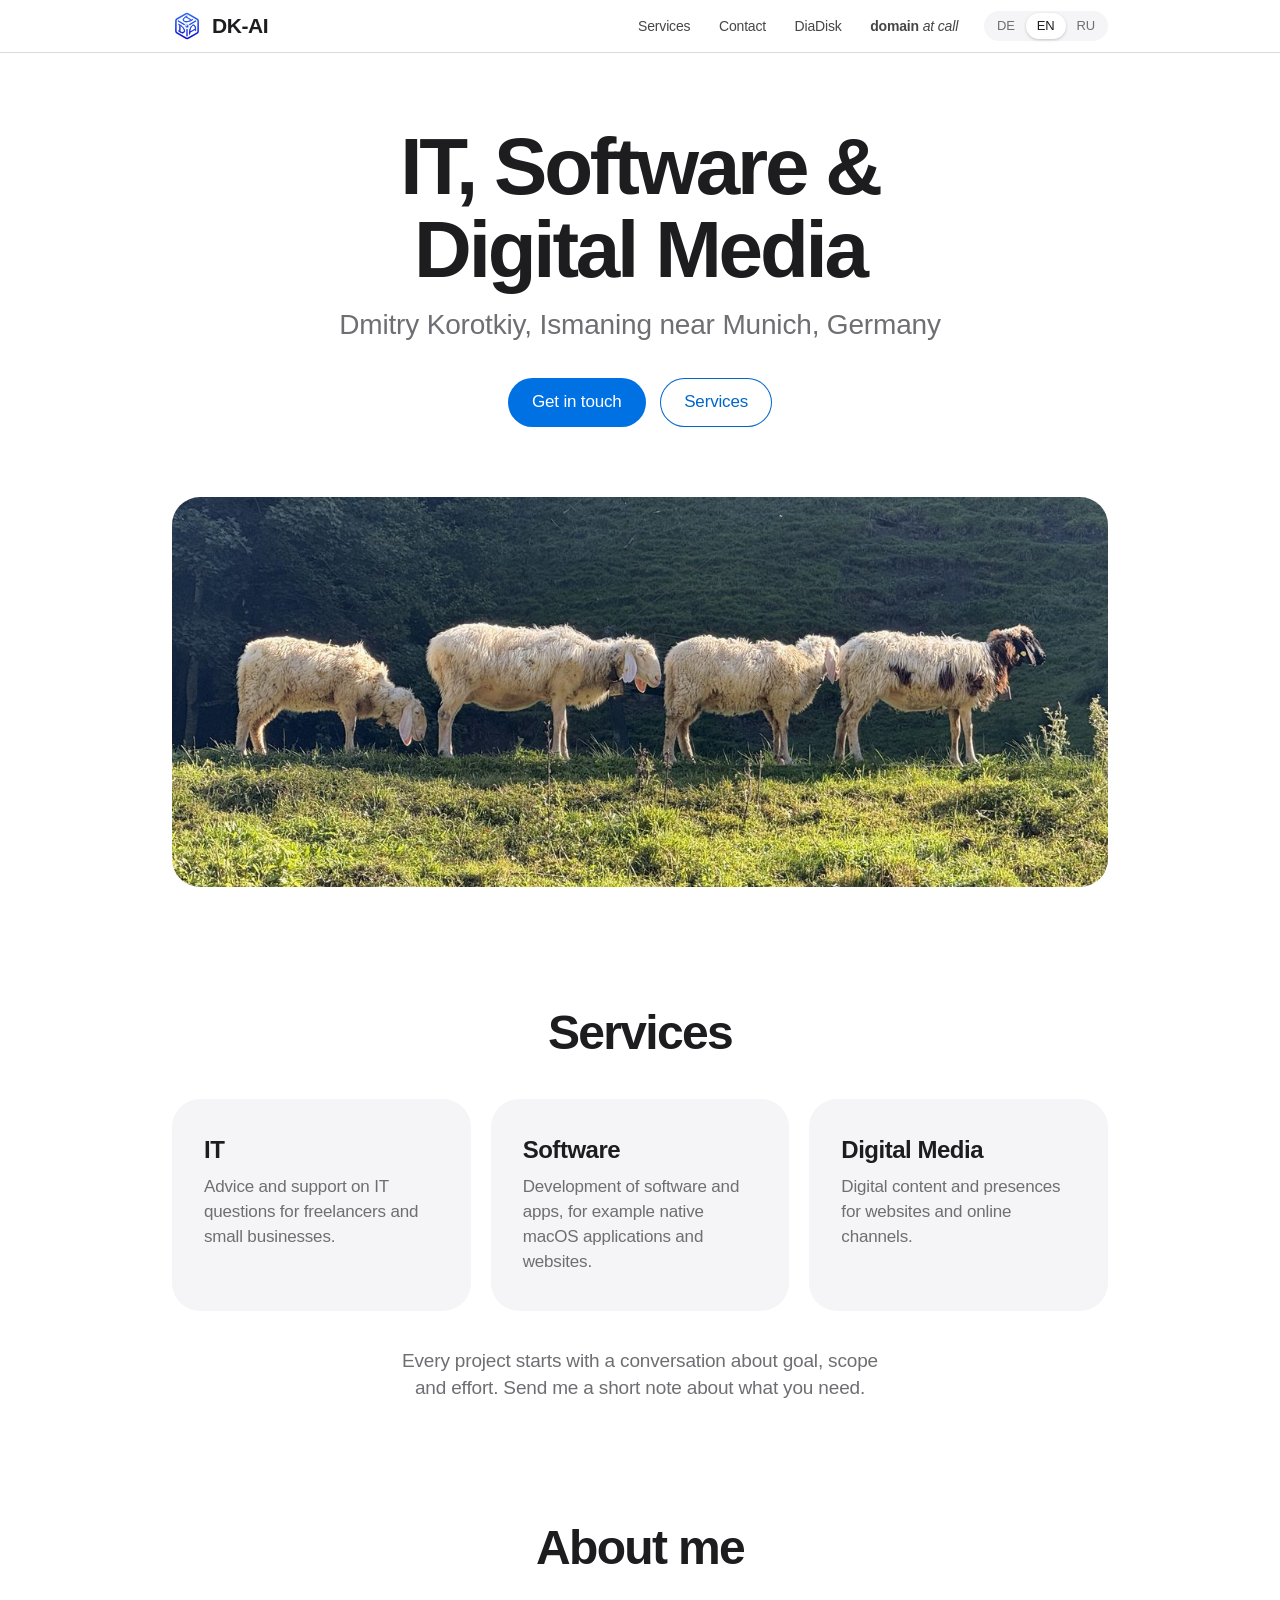
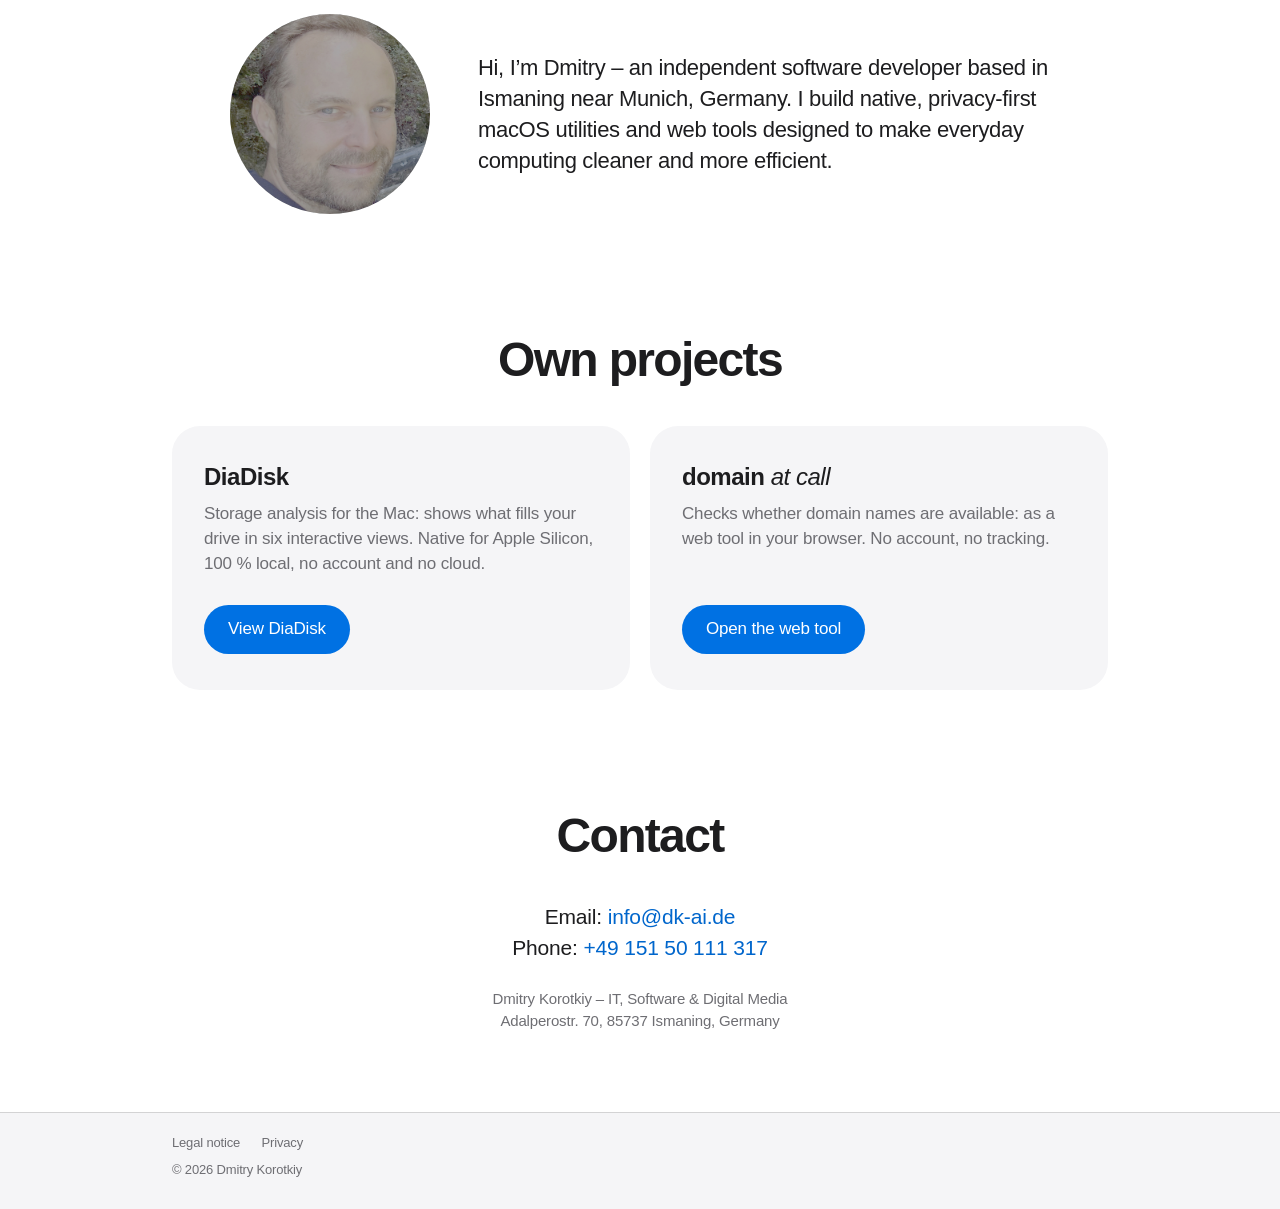
==== index.html @ 4c4c67b1 "dsf" ====
<!doctype html>
<html lang="de" data-lang="de">
<head>
<meta charset="utf-8">
<meta name="viewport" content="width=device-width,initial-scale=1">
<meta http-equiv="Content-Security-Policy" content="default-src 'none'; img-src 'self'; style-src 'self' 'unsafe-inline'; script-src 'self'; manifest-src 'self'; base-uri 'none'; form-action 'none'">
<title>Dmitry Korotkiy – IT, Software & Digital Media</title>
<meta name="description" content="IT, Software und Digital Media – Dmitry Korotkiy, Ismaning bei München.">
<link rel="icon" href="/favicon.ico" sizes="48x48">
<link rel="icon" type="image/png" sizes="32x32" href="favicon-32x32.png?v=4">
<link rel="icon" type="image/png" sizes="16x16" href="favicon-16x16.png?v=4">
<link rel="icon" href="favicon-adaptiv.svg?v=4" type="image/svg+xml" sizes="any">
<link rel="apple-touch-icon" href="apple-touch-icon.png?v=4">
<link rel="manifest" href="site.webmanifest?v=4">
<meta name="color-scheme" content="light dark">
<meta name="theme-color" content="#1637E8">
<link rel="stylesheet" href="style.css">
<noscript><style>@media (max-width:700px){.burger{display:none!important}.menu{display:block!important}}</style></noscript>
</head>
<body class="home" data-title-de="Dmitry Korotkiy – IT, Software & Digital Media" data-title-en="Dmitry Korotkiy – IT, Software & Digital Media" data-title-ru="Dmitry Korotkiy – IT, Software & Digital Media">
<a class="skip" href="#main"><span class="de" lang="de">Zum Inhalt springen</span><span class="en" lang="en">Skip to content</span><span class="ru" lang="ru">Перейти к содержимому</span></a>
<header><div class="wrap">
<a class="brand" data-i="index.html" href="index.html"><picture><source media="(prefers-color-scheme: dark)" srcset="logo-dark.svg?v=4"><img src="logo-light.svg?v=4" alt="" width="34" height="34"></picture>DK-AI</a>
<button class="burger" type="button" aria-expanded="false" aria-controls="menu"><span class="sr de" lang="de">Menü</span><span class="sr en" lang="en">Menu</span><span class="sr ru" lang="ru">Меню</span><i></i><i></i><i></i></button>
<div class="menu" id="menu">
<nav><a data-i="index.html#leistungen" href="index.html#leistungen"><span class="de" lang="de">Leistungen</span><span class="en" lang="en">Services</span><span class="ru" lang="ru">Услуги</span></a>
<a data-i="index.html#kontakt" href="index.html#kontakt"><span class="de" lang="de">Kontakt</span><span class="en" lang="en">Contact</span><span class="ru" lang="ru">Контакты</span></a>
<a href="https://diadisk.de/" target="_blank" rel="noopener">DiaDisk<span class="sr de" lang="de"> (öffnet in neuem Tab)</span><span class="sr en" lang="en"> (opens in a new tab)</span><span class="sr ru" lang="ru"> (откроется в новой вкладке)</span></a>
<a href="https://domainatcall.com/" target="_blank" rel="noopener"><span class="dac"><b>domain</b> <i>at call</i></span><span class="sr de" lang="de"> (öffnet in neuem Tab)</span><span class="sr en" lang="en"> (opens in a new tab)</span><span class="sr ru" lang="ru"> (откроется в новой вкладке)</span></a></nav>
<div class="lang" role="group" aria-label="Language / Sprache / Язык"><a href="?lang=de" data-l="de" hreflang="de">DE</a><a href="?lang=en" data-l="en" hreflang="en">EN</a><a href="?lang=ru" data-l="ru" hreflang="ru">RU</a></div>
</div>
</div></header>
<main id="main" tabindex="-1"><div class="wrap">
<div class="de" lang="de"><div class="hero">
<h1>IT, Software &amp;<br class="mbr"> Digital Media</h1>
<p class="lead">Dmitry Korotkiy, Ismaning bei München</p>
<p><a class="btn" data-i="index.html#kontakt" href="index.html#kontakt">Kontakt aufnehmen</a>
<a class="btn alt" data-i="index.html#leistungen" href="index.html#leistungen">Leistungen</a></p>
<img class="banner" src="banner.jpg" alt="" loading="lazy" decoding="async" width="1200" height="500">
</div>

<h2 id="leistungen-de">Leistungen</h2>
<div class="grid">
<div class="card"><h3>IT</h3><p>Beratung und Unterstützung bei IT-Fragen für Selbstständige und kleine Unternehmen.</p></div>
<div class="card"><h3>Software</h3><p>Entwicklung von Software und Apps, zum Beispiel native macOS-Anwendungen und Webseiten.</p></div>
<div class="card"><h3>Digital Media</h3><p>Digitale Inhalte und Auftritte für Webseiten und Online-Kanäle.</p></div>
</div>
<p>Jedes Projekt beginnt mit einem Gespräch über Ziel, Umfang und Aufwand. Schreib mir kurz, worum es geht.</p>

<h2 id="ueber-de">Über mich</h2>
<div class="about"><img class="photo" src="foto.jpg" alt="Porträt von Dmitry Korotkiy" width="160" height="160"><p>Hi, ich bin Dmitry – selbstständiger Softwareentwickler aus Ismaning bei München. Ich entwickle native, datenschutzfreundliche macOS-Tools und Web-Tools, die den Computeralltag aufgeräumter und effizienter machen.</p></div>
<h2 id="projekte-de">Eigene Projekte</h2>
<div class="grid projects">
<div class="card">
<h3>DiaDisk</h3>
<p>Speicheranalyse für den Mac: zeigt in sechs interaktiven Ansichten, was die Festplatte füllt. Nativ für Apple Silicon, 100&nbsp;% lokal, ohne Konto und ohne Cloud.</p>
<a class="btn" href="https://diadisk.de/" target="_blank" rel="noopener">DiaDisk ansehen<span class="sr"> (öffnet in neuem Tab)</span></a>
</div>
<div class="card">
<h3><span class="dac"><b>domain</b> <i>at call</i></span></h3>
<p>Prüft, ob Domainnamen frei sind: als Web-Tool im Browser. Ohne Konto, ohne Tracking.</p>
<a class="btn" href="https://domainatcall.com/?lang=de" target="_blank" rel="noopener">Web-Tool öffnen<span class="sr"> (öffnet in neuem Tab)</span></a>
</div>
</div>

<h2 id="kontakt-de">Kontakt</h2>
<p>E-Mail: <a href="mailto:info@dk-ai.de">info@dk-ai.de</a><br>
Telefon: <a href="tel:+4915150111317">+49 151 50 111 317</a></p>
<p>Dmitry Korotkiy – IT, Software &amp; Digital Media<br>Adalperostr. 70, 85737 Ismaning</p></div>
<div class="en" lang="en"><div class="hero">
<h1>IT, Software &amp;<br class="mbr"> Digital Media</h1>
<p class="lead">Dmitry Korotkiy, Ismaning near Munich, Germany</p>
<p><a class="btn" data-i="index.html#kontakt" href="index.html#kontakt">Get in touch</a>
<a class="btn alt" data-i="index.html#leistungen" href="index.html#leistungen">Services</a></p>
<img class="banner" src="banner.jpg" alt="" loading="lazy" decoding="async" width="1200" height="500">
</div>

<h2 id="leistungen-en">Services</h2>
<div class="grid">
<div class="card"><h3>IT</h3><p>Advice and support on IT questions for freelancers and small businesses.</p></div>
<div class="card"><h3>Software</h3><p>Development of software and apps, for example native macOS applications and websites.</p></div>
<div class="card"><h3>Digital Media</h3><p>Digital content and presences for websites and online channels.</p></div>
</div>
<p>Every project starts with a conversation about goal, scope and effort. Send me a short note about what you need.</p>

<h2 id="ueber-en">About me</h2>
<div class="about"><img class="photo" src="foto.jpg" alt="Portrait of Dmitry Korotkiy" width="160" height="160"><p>Hi, I’m Dmitry – an independent software developer based in Ismaning near Munich, Germany. I build native, privacy-first macOS utilities and web tools designed to make everyday computing cleaner and more efficient.</p></div>
<h2 id="projekte-en">Own projects</h2>
<div class="grid projects">
<div class="card">
<h3>DiaDisk</h3>
<p>Storage analysis for the Mac: shows what fills your drive in six interactive views. Native for Apple Silicon, 100&nbsp;% local, no account and no cloud.</p>
<a class="btn" href="https://diadisk.de/" target="_blank" rel="noopener">View DiaDisk<span class="sr"> (opens in a new tab)</span></a>
</div>
<div class="card">
<h3><span class="dac"><b>domain</b> <i>at call</i></span></h3>
<p>Checks whether domain names are available: as a web tool in your browser. No account, no tracking.</p>
<a class="btn" href="https://domainatcall.com/?lang=en" target="_blank" rel="noopener">Open the web tool<span class="sr"> (opens in a new tab)</span></a>
</div>
</div>

<h2 id="kontakt-en">Contact</h2>
<p>Email: <a href="mailto:info@dk-ai.de">info@dk-ai.de</a><br>
Phone: <a href="tel:+4915150111317">+49 151 50 111 317</a></p>
<p>Dmitry Korotkiy – IT, Software &amp; Digital Media<br>Adalperostr. 70, 85737 Ismaning, Germany</p></div>
<div class="ru" lang="ru"><div class="hero">
<h1>IT, Software &amp;<br class="mbr"> Digital Media</h1>
<p class="lead">Dmitry Korotkiy, Исманинг близ Мюнхена, Германия</p>
<p><a class="btn" data-i="index.html#kontakt" href="index.html#kontakt">Связаться</a>
<a class="btn alt" data-i="index.html#leistungen" href="index.html#leistungen">Услуги</a></p>
<img class="banner" src="banner.jpg" alt="" loading="lazy" decoding="async" width="1200" height="500">
</div>

<h2 id="leistungen-ru">Услуги</h2>
<div class="grid">
<div class="card"><h3>IT</h3><p>Консультации и поддержка по вопросам IT для фрилансеров и малого бизнеса.</p></div>
<div class="card"><h3>Software</h3><p>Разработка программ и приложений, например нативных приложений для macOS и веб-сайтов.</p></div>
<div class="card"><h3>Digital Media</h3><p>Цифровой контент и онлайн-присутствие для веб-сайтов и онлайн-каналов.</p></div>
</div>
<p>Каждый проект начинается с разговора о цели, объёме и трудозатратах. Напишите мне коротко, что вам нужно.</p>

<h2 id="ueber-ru">Обо мне</h2>
<div class="about"><img class="photo" src="foto.jpg" alt="Портрет Dmitry Korotkiy" width="160" height="160"><p>Привет, я Дмитрий – независимый разработчик программного обеспечения из Исманинга близ Мюнхена (Германия). Я создаю нативные macOS-утилиты и веб-инструменты с упором на конфиденциальность, которые делают повседневную работу за компьютером чище и эффективнее.</p></div>
<h2 id="projekte-ru">Собственные проекты</h2>
<div class="grid projects">
<div class="card">
<h3>DiaDisk</h3>
<p>Анализ дискового пространства для Mac: шесть интерактивных видов показывают, что занимает место на диске. Нативно для Apple Silicon, 100&nbsp;% локально, без учётной записи и без облака.</p>
<a class="btn" href="https://diadisk.de/" target="_blank" rel="noopener">Открыть DiaDisk<span class="sr"> (откроется в новой вкладке)</span></a>
</div>
<div class="card">
<h3><span class="dac"><b>domain</b> <i>at call</i></span></h3>
<p>Проверяет, свободны ли доменные имена: как веб-инструмент в браузере. Без учётной записи и без отслеживания.</p>
<a class="btn" href="https://domainatcall.com/?lang=ru" target="_blank" rel="noopener">Открыть веб-инструмент<span class="sr"> (откроется в новой вкладке)</span></a>
</div>
</div>

<h2 id="kontakt-ru">Контакты</h2>
<p>Эл. почта: <a href="mailto:info@dk-ai.de">info@dk-ai.de</a><br>
Телефон: <a href="tel:+4915150111317">+49 151 50 111 317</a></p>
<p>Dmitry Korotkiy – IT, Software &amp; Digital Media<br>Adalperostr. 70, 85737 Ismaning, Германия</p></div>
</div></main>
<footer><div class="wrap">
<div><a data-i="impressum.html" href="impressum.html"><span class="de" lang="de">Impressum</span><span class="en" lang="en">Legal notice</span><span class="ru" lang="ru">Выходные данные</span></a>
<a data-i="datenschutz.html" href="datenschutz.html"><span class="de" lang="de">Datenschutz</span><span class="en" lang="en">Privacy</span><span class="ru" lang="ru">Конфиденциальность</span></a></div>
<p>© 2026 Dmitry Korotkiy</p>
</div></footer>
<script src="site.js"></script>
</body>
</html>
---- style.css ----
/* DK-AI – Gestaltung nach Apple-Vorbild: viel Weißraum, große Typografie, Pillen-Buttons, Milchglas-Kopfzeile */
:root{color-scheme:light dark;--bg:#fff;--fg:#1d1d1f;--muted:#6e6e73;--line:rgba(0,0,0,.14);--accent:#0071e3;--link:#0066cc;--card:#f5f5f7;--btn-fg:#fff;--hdr:rgba(255,255,255,.8)}
@media (prefers-color-scheme:dark){:root{--bg:#000;--fg:#f5f5f7;--muted:#a1a1a6;--line:rgba(255,255,255,.2);--accent:#0071e3;--link:#2997ff;--card:#1d1d1f;--btn-fg:#fff;--hdr:rgba(0,0,0,.72)}}
*{box-sizing:border-box}
html{-webkit-text-size-adjust:100%;scroll-padding-top:72px;scroll-behavior:smooth}
body{margin:0;background:var(--bg);color:var(--fg);font:17px/1.47 -apple-system,BlinkMacSystemFont,"SF Pro Text","SF Pro Display","Segoe UI",Roboto,Helvetica,Arial,sans-serif;letter-spacing:-.01em;-webkit-font-smoothing:antialiased}
a{color:var(--link);text-decoration:none}
a:hover{text-decoration:underline}
a:focus-visible,button:focus-visible{outline:2px solid var(--accent);outline-offset:3px;border-radius:6px}
.wrap{max-width:720px;margin:0 auto;padding:0 22px}
.home .wrap{max-width:980px}

/* Kopfzeile: flach, Milchglas, bleibt oben */
header{position:sticky;top:0;z-index:100;background:var(--hdr);-webkit-backdrop-filter:saturate(180%) blur(20px);backdrop-filter:saturate(180%) blur(20px);border-bottom:1px solid var(--line)}
header .wrap{display:flex;flex-wrap:wrap;align-items:center;gap:0 26px;min-height:52px}
header.open{max-height:100vh;max-height:100dvh;overflow-y:auto}
.brand{display:inline-flex;align-items:center;gap:10px;margin-right:auto;font-weight:600;font-size:21px;letter-spacing:-.02em;color:var(--fg)}
.brand{min-height:44px}
.brand:hover{text-decoration:none}
header .brand img{width:30px;height:30px;display:block}
nav a{margin:0 0 0 0;font-size:14px;color:var(--fg);opacity:.82}
nav a+a{margin-left:24px}
nav a:hover{opacity:1;text-decoration:none}
.menu{display:contents}

/* Sprachwahl als Segmentschalter */
.lang{display:inline-flex;padding:2px;background:var(--card);border-radius:980px;font-size:13px}
.lang a{display:inline-block;padding:3px 11px;border:0;border-radius:980px;color:var(--muted);opacity:1}
.lang a:hover{color:var(--fg);text-decoration:none}
.lang a+a{margin-left:0}
:root[data-lang=de] .lang a[data-l=de],:root[data-lang=en] .lang a[data-l=en],:root[data-lang=ru] .lang a[data-l=ru]{background:var(--bg);color:var(--fg);box-shadow:0 1px 3px rgba(0,0,0,.2)}

/* Typografie */
h1,h2,.lead{text-wrap:balance}
main{padding:56px 0 24px;overflow-wrap:anywhere}
h1{font-size:40px;line-height:1.1;font-weight:600;letter-spacing:-.03em;margin:0 0 14px}
h2{font-size:26px;line-height:1.2;font-weight:600;letter-spacing:-.02em;margin:48px 0 10px}
h3{font-size:19px;line-height:1.25;font-weight:600;letter-spacing:-.01em;margin:26px 0 4px}
p,li{margin:10px 0}
ul,ol{padding-left:22px}
.lead{font-size:21px;line-height:1.3;color:var(--muted)}
.note{color:var(--muted);font-size:15px}
:root[data-lang=de] main p,:root[data-lang=de] main li{hyphens:auto}
main h1,main h2,main h3,main strong,main b{hyphens:manual}
:root[data-lang=de] main .card p,:root[data-lang=de] main .about p,:root[data-lang=de] main .lead{hyphens:manual}

/* Buttons als Pillen */
.btn{display:inline-block;background:var(--accent);color:var(--btn-fg);padding:12px 24px;border-radius:980px;font-size:17px;font-weight:400;letter-spacing:-.01em;margin:6px 6px 6px 0;transition:background-color .2s}
.btn:hover{background:#0062c4;text-decoration:none}
.btn.alt{background:transparent;color:var(--link);box-shadow:inset 0 0 0 1px var(--link)}
.btn.alt:hover{background:color-mix(in srgb,var(--link) 12%,transparent)}

/* Tabellen, Code (Rechtstexte) */
table{border-collapse:collapse;width:100%;font-size:15px;margin:14px 0}
th,td{border:1px solid var(--line);padding:9px 12px;text-align:left;vertical-align:top}
th{background:var(--card)}
code,kbd{font:14px ui-monospace,SFMono-Regular,Menlo,monospace;background:var(--card);padding:2px 6px;border-radius:6px}

/* Karten */
.card{background:var(--card);border-radius:28px;padding:32px;margin:18px 0}
.grid{display:grid;grid-template-columns:repeat(auto-fit,minmax(240px,1fr));gap:20px;margin:24px 0}
.grid .card{margin:0}
.grid h3,.card h3{margin-top:0}

/* Startseite */
.home main{padding-top:0}
.home .hero{padding:72px 0 0;text-align:center}
.home .hero h1{font-size:clamp(40px,8.2vw,80px);line-height:1.04;letter-spacing:-.04em;margin:0 0 16px}
.home .hero .lead{font-size:clamp(19px,2.6vw,28px);margin:0 auto 28px}
.home .hero p:last-of-type{margin-bottom:0}
.home .hero .btn{margin:6px 5px}
.banner{display:block;width:100%;height:auto;aspect-ratio:12/5;object-fit:cover;border-radius:28px;margin:64px 0 0}
.home h2{font-size:clamp(30px,5vw,48px);line-height:1.08;letter-spacing:-.035em;text-align:center;margin:120px 0 40px}
.home .grid .card{padding:36px 32px}
.home .grid h3{font-size:24px;letter-spacing:-.02em;margin-bottom:10px}
.home .grid .card p{margin:0;color:var(--muted);font-size:17px}
.home .grid+p{max-width:640px;margin:36px auto 0;text-align:center;font-size:19px;color:var(--muted);hyphens:manual!important;text-wrap:balance}
.projects .card{display:flex;flex-direction:column;align-items:flex-start;padding:40px 36px}
.home .projects .card p{flex:1;margin:0 0 28px}
.projects .btn{margin:0}
.about{display:flex;flex-direction:row;align-items:center;gap:48px;max-width:820px;margin:0 auto;text-align:left}
.about p{margin:0;font-size:clamp(18px,2.2vw,22px);line-height:1.42;letter-spacing:-.015em}
.photo{width:200px;height:200px;border-radius:50%;object-fit:cover;flex:none}
.home h2[id^=kontakt]~p{text-align:center;font-size:21px;margin:8px 0}
.home h2[id^=kontakt]~p+p{font-size:15px;color:var(--muted);margin-top:24px}
.home h2[id^=kontakt]~p a{display:inline-block;padding:9px 0;margin:-9px 0}
.home main{padding-bottom:72px}

/* Fußzeile */
footer{background:var(--card);border-top:1px solid var(--line);padding:20px 0 30px;font-size:13px;color:var(--muted)}
footer a{margin-right:18px;color:var(--muted)}
footer a:hover{color:var(--fg)}
footer p{margin:8px 0 0}

/* Sprachumschaltung der Inhalte */
:root[data-lang=de] .en,:root[data-lang=de] .ru{display:none}
:root[data-lang=en] .de,:root[data-lang=en] .ru{display:none}
:root[data-lang=ru] .de,:root[data-lang=ru] .en{display:none}
.en-only-hint{display:none}
.sr{position:absolute;width:1px;height:1px;overflow:hidden;clip:rect(0 0 0 0);white-space:nowrap}
.mbr{display:none}

/* Menü-Schalter (mobil) */
.burger{display:none;width:44px;height:44px;margin-right:-10px;padding:0;border:0;background:transparent;color:var(--fg);flex-direction:column;justify-content:center;align-items:center;gap:6px;cursor:pointer}
.burger i{display:block;width:20px;height:2px;background:currentColor;border-radius:2px;transition:transform .25s,opacity .25s}
header.open .burger i:nth-of-type(1){transform:translateY(8px) rotate(45deg)}
header.open .burger i:nth-of-type(2){opacity:0}
header.open .burger i:nth-of-type(3){transform:translateY(-8px) rotate(-45deg)}

@media (max-width:700px){
html{scroll-padding-top:68px}
header .wrap{gap:0;padding-top:4px;padding-bottom:4px}
.brand{font-size:20px}
.burger{display:flex}
.menu{display:none;flex:0 0 calc(100% + 44px);margin:4px -22px -4px;padding:8px 22px 28px;background:var(--bg)}
header.open .menu{display:block}
.menu nav{display:block}
.menu nav a,.menu nav a+a{display:flex;align-items:center;justify-content:flex-end;min-height:40px;margin:0;padding:0;font-size:20px;font-weight:600;letter-spacing:-.02em;opacity:1;color:var(--fg);border-bottom:1px solid var(--line)}
.menu .lang{display:flex;width:fit-content;margin:24px 0 0 auto;background:var(--card)}
.menu .lang a{display:inline-flex;align-items:center;justify-content:center;min-height:32px;min-width:56px;padding:0 16px;font-size:16px}
footer a{display:inline-block;padding:12px 4px;margin-right:14px}
main{padding-top:36px}
main br.mbr{display:inline}
h1{font-size:clamp(30px,8vw,40px)}
.home .hero{padding-top:44px}
.home .hero h1{font-size:clamp(34px,10.4vw,52px)}
.banner{margin-top:40px;border-radius:20px}
.home h2{margin:88px 0 28px}
.card,.home .grid .card,.projects .card{border-radius:22px;padding:28px 24px}
.about{gap:18px}
.photo{width:96px;height:96px}
.about p{font-size:16px;line-height:1.4}
}
@media (max-width:380px){
.about{gap:14px}
.photo{width:80px;height:80px}
.about p{font-size:15px}
}

/* Touch-Geräte: großzügige Tippflächen (mind. ca. 40-44 px) */
@media (pointer:coarse){
nav a{display:inline-block;padding:14px 0}
.lang a{padding:11px 15px}
footer a{display:inline-block;padding:14px 4px}
}

@media (prefers-reduced-motion:reduce){
html{scroll-behavior:auto}
*{transition:none!important}
}

/* Skip-Link: nur bei Tastaturfokus sichtbar */
.skip{position:absolute;left:12px;top:-60px;z-index:200;background:var(--accent);color:#fff;padding:10px 16px;border-radius:980px}
.skip:focus{top:8px;text-decoration:none}
main:focus{outline:none}

.dac b{font-weight:700;font-style:normal}.dac i{font-weight:400;font-style:italic}
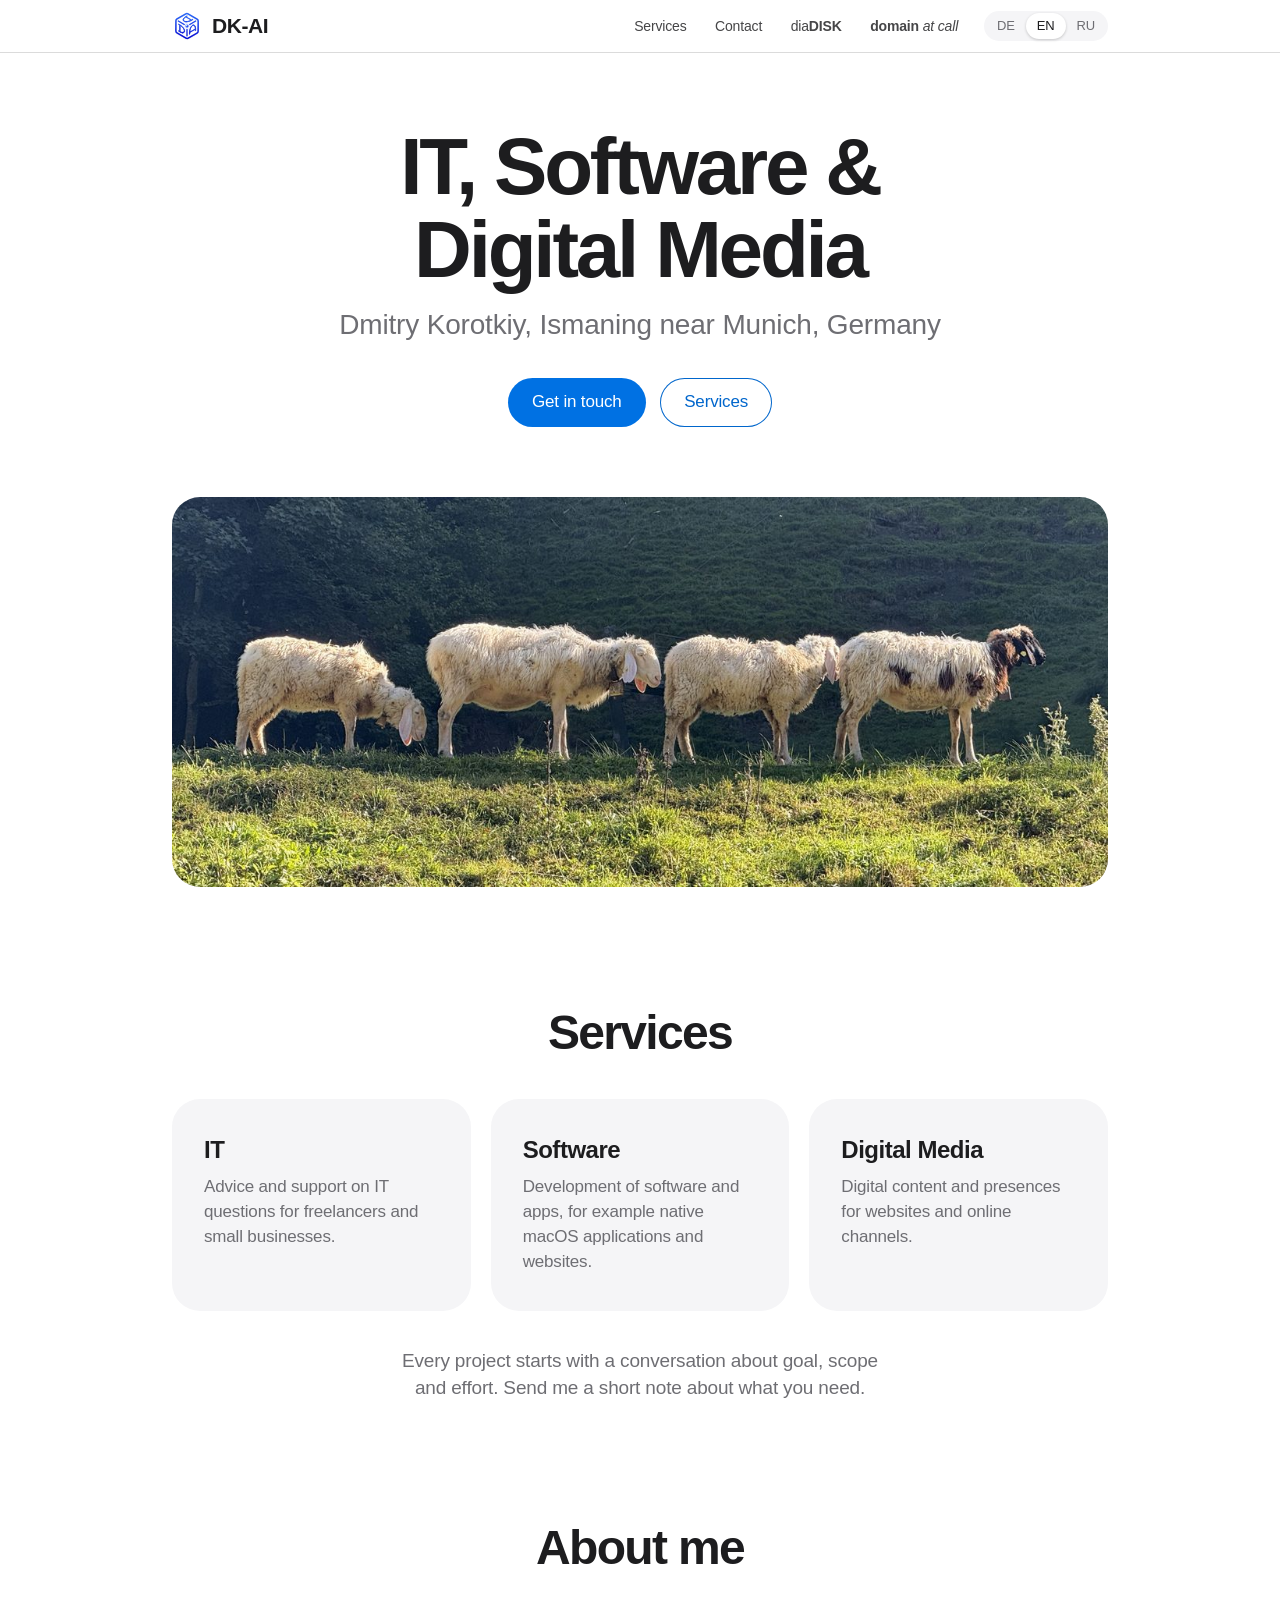
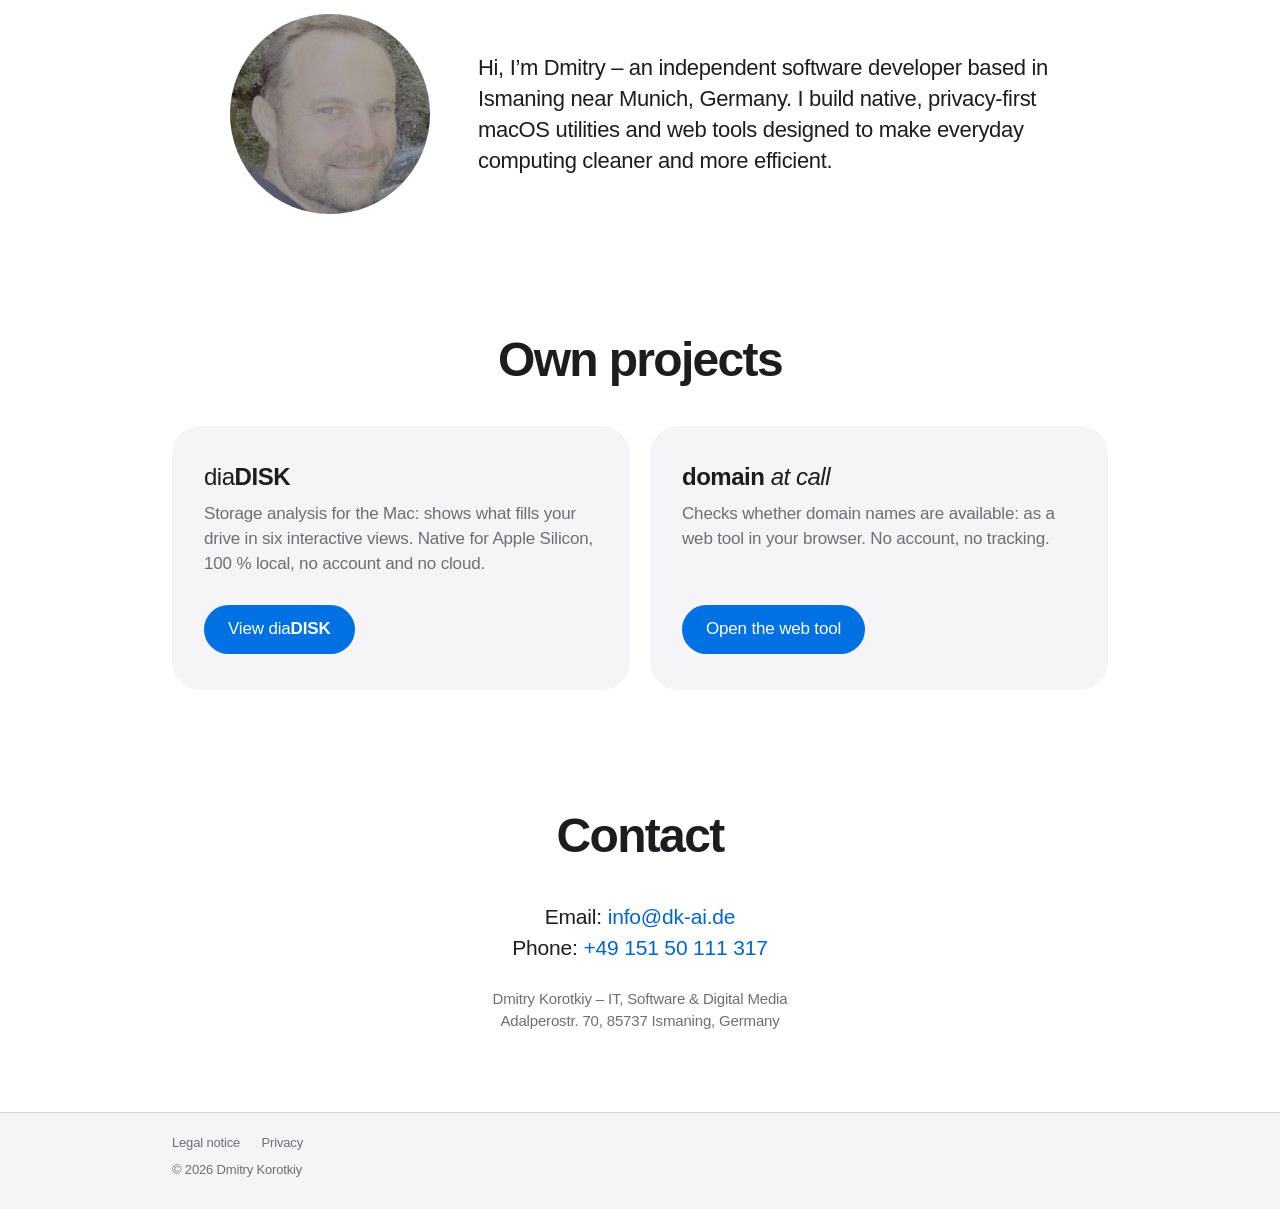
==== commit f1e13a8f: "d" ====
--- a/index.html
+++ b/index.html
@@ -25,7 +25,7 @@
 <div class="menu" id="menu">
 <nav><a data-i="index.html#leistungen" href="index.html#leistungen"><span class="de" lang="de">Leistungen</span><span class="en" lang="en">Services</span><span class="ru" lang="ru">Услуги</span></a>
 <a data-i="index.html#kontakt" href="index.html#kontakt"><span class="de" lang="de">Kontakt</span><span class="en" lang="en">Contact</span><span class="ru" lang="ru">Контакты</span></a>
-<a href="https://diadisk.de/" target="_blank" rel="noopener">DiaDisk<span class="sr de" lang="de"> (öffnet in neuem Tab)</span><span class="sr en" lang="en"> (opens in a new tab)</span><span class="sr ru" lang="ru"> (откроется в новой вкладке)</span></a>
+<a href="https://diadisk.de/" target="_blank" rel="noopener"><span class="dd">dia<b>DISK</b></span><span class="sr de" lang="de"> (öffnet in neuem Tab)</span><span class="sr en" lang="en"> (opens in a new tab)</span><span class="sr ru" lang="ru"> (откроется в новой вкладке)</span></a>
 <a href="https://domainatcall.com/" target="_blank" rel="noopener"><span class="dac"><b>domain</b> <i>at call</i></span><span class="sr de" lang="de"> (öffnet in neuem Tab)</span><span class="sr en" lang="en"> (opens in a new tab)</span><span class="sr ru" lang="ru"> (откроется в новой вкладке)</span></a></nav>
 <div class="lang" role="group" aria-label="Language / Sprache / Язык"><a href="?lang=de" data-l="de" hreflang="de">DE</a><a href="?lang=en" data-l="en" hreflang="en">EN</a><a href="?lang=ru" data-l="ru" hreflang="ru">RU</a></div>
 </div>
@@ -52,9 +52,9 @@
 <h2 id="projekte-de">Eigene Projekte</h2>
 <div class="grid projects">
 <div class="card">
-<h3>DiaDisk</h3>
+<h3><span class="dd">dia<b>DISK</b></span></h3>
 <p>Speicheranalyse für den Mac: zeigt in sechs interaktiven Ansichten, was die Festplatte füllt. Nativ für Apple Silicon, 100&nbsp;% lokal, ohne Konto und ohne Cloud.</p>
-<a class="btn" href="https://diadisk.de/" target="_blank" rel="noopener">DiaDisk ansehen<span class="sr"> (öffnet in neuem Tab)</span></a>
+<a class="btn" href="https://diadisk.de/" target="_blank" rel="noopener"><span class="dd">dia<b>DISK</b></span> ansehen<span class="sr"> (öffnet in neuem Tab)</span></a>
 </div>
 <div class="card">
 <h3><span class="dac"><b>domain</b> <i>at call</i></span></h3>
@@ -88,9 +88,9 @@
 <h2 id="projekte-en">Own projects</h2>
 <div class="grid projects">
 <div class="card">
-<h3>DiaDisk</h3>
+<h3><span class="dd">dia<b>DISK</b></span></h3>
 <p>Storage analysis for the Mac: shows what fills your drive in six interactive views. Native for Apple Silicon, 100&nbsp;% local, no account and no cloud.</p>
-<a class="btn" href="https://diadisk.de/" target="_blank" rel="noopener">View DiaDisk<span class="sr"> (opens in a new tab)</span></a>
+<a class="btn" href="https://diadisk.de/" target="_blank" rel="noopener">View <span class="dd">dia<b>DISK</b></span><span class="sr"> (opens in a new tab)</span></a>
 </div>
 <div class="card">
 <h3><span class="dac"><b>domain</b> <i>at call</i></span></h3>
@@ -124,9 +124,9 @@
 <h2 id="projekte-ru">Собственные проекты</h2>
 <div class="grid projects">
 <div class="card">
-<h3>DiaDisk</h3>
+<h3><span class="dd">dia<b>DISK</b></span></h3>
 <p>Анализ дискового пространства для Mac: шесть интерактивных видов показывают, что занимает место на диске. Нативно для Apple Silicon, 100&nbsp;% локально, без учётной записи и без облака.</p>
-<a class="btn" href="https://diadisk.de/" target="_blank" rel="noopener">Открыть DiaDisk<span class="sr"> (откроется в новой вкладке)</span></a>
+<a class="btn" href="https://diadisk.de/" target="_blank" rel="noopener">Открыть <span class="dd">dia<b>DISK</b></span><span class="sr"> (откроется в новой вкладке)</span></a>
 </div>
 <div class="card">
 <h3><span class="dac"><b>domain</b> <i>at call</i></span></h3>
--- a/style.css
+++ b/style.css
@@ -155,3 +155,4 @@
 main:focus{outline:none}
 
 .dac b{font-weight:700;font-style:normal}.dac i{font-weight:400;font-style:italic}
+.dd{font-weight:400}.dd b{font-weight:700}
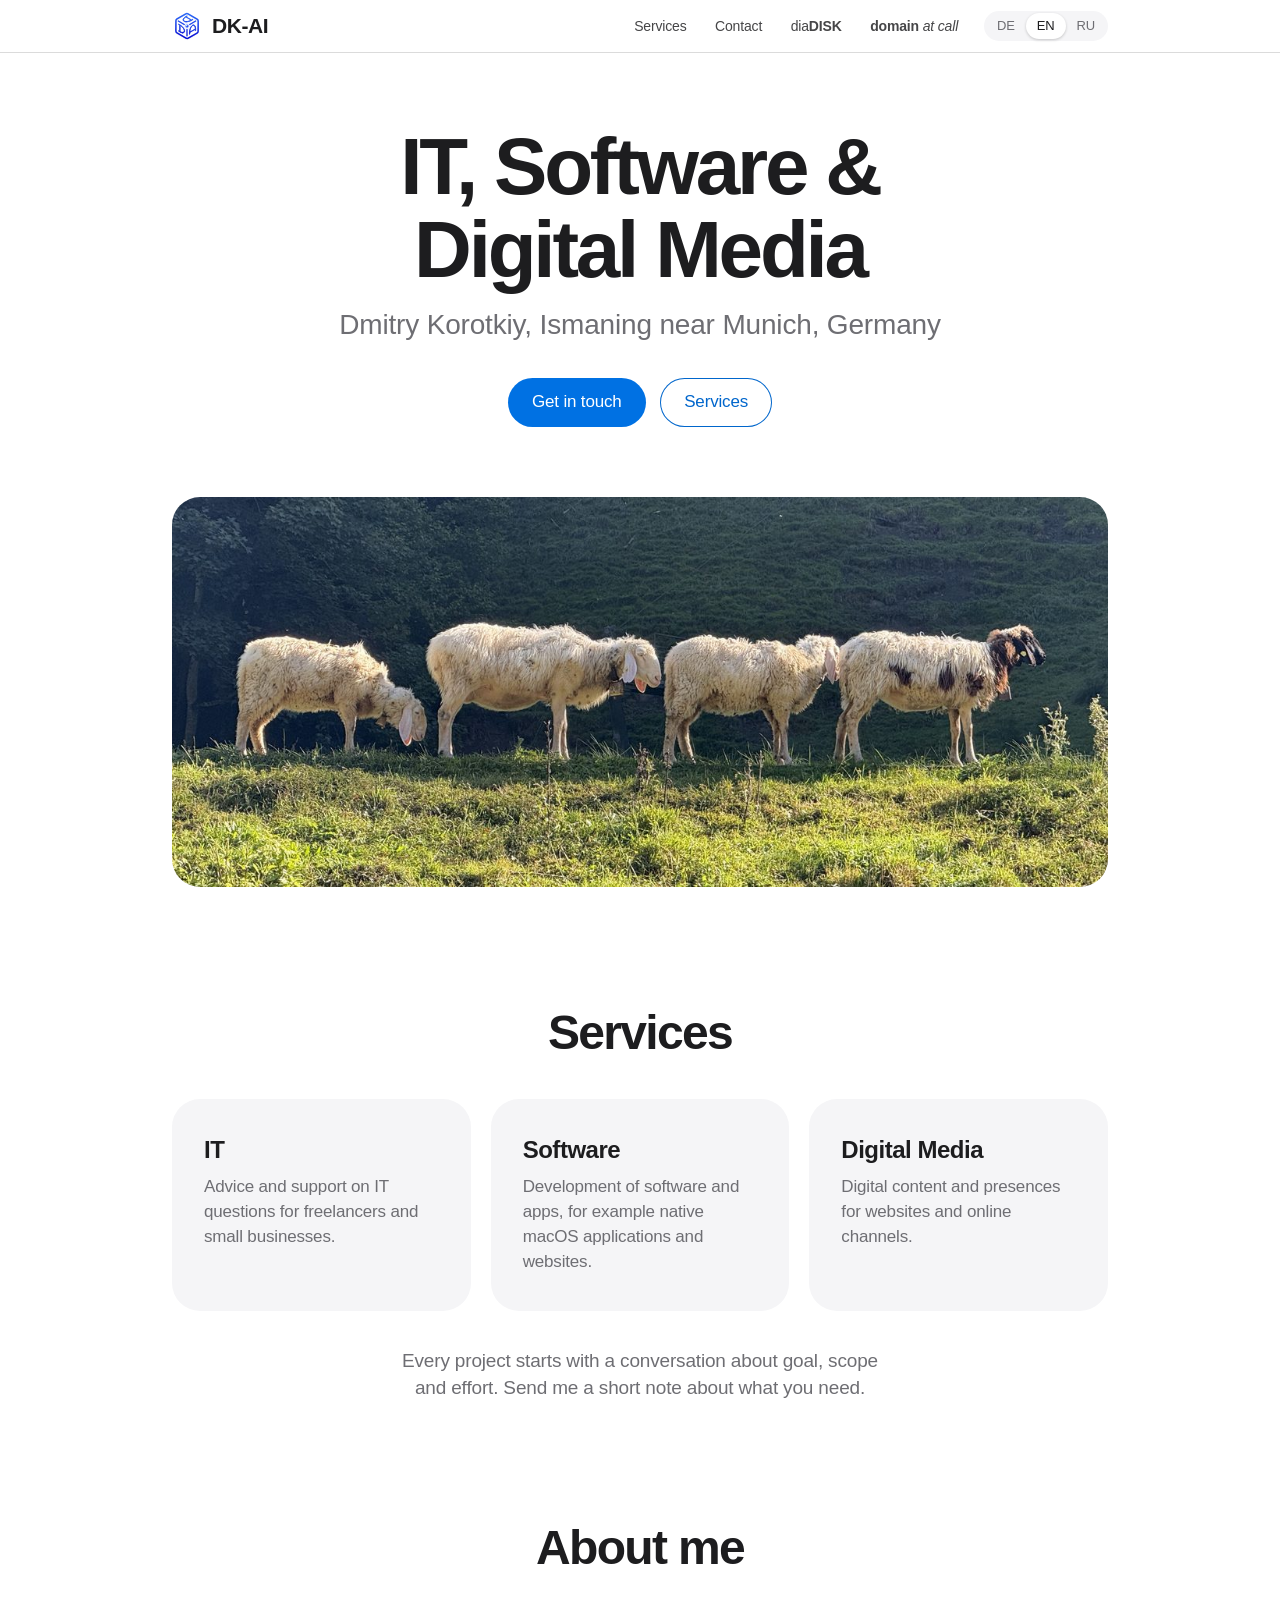
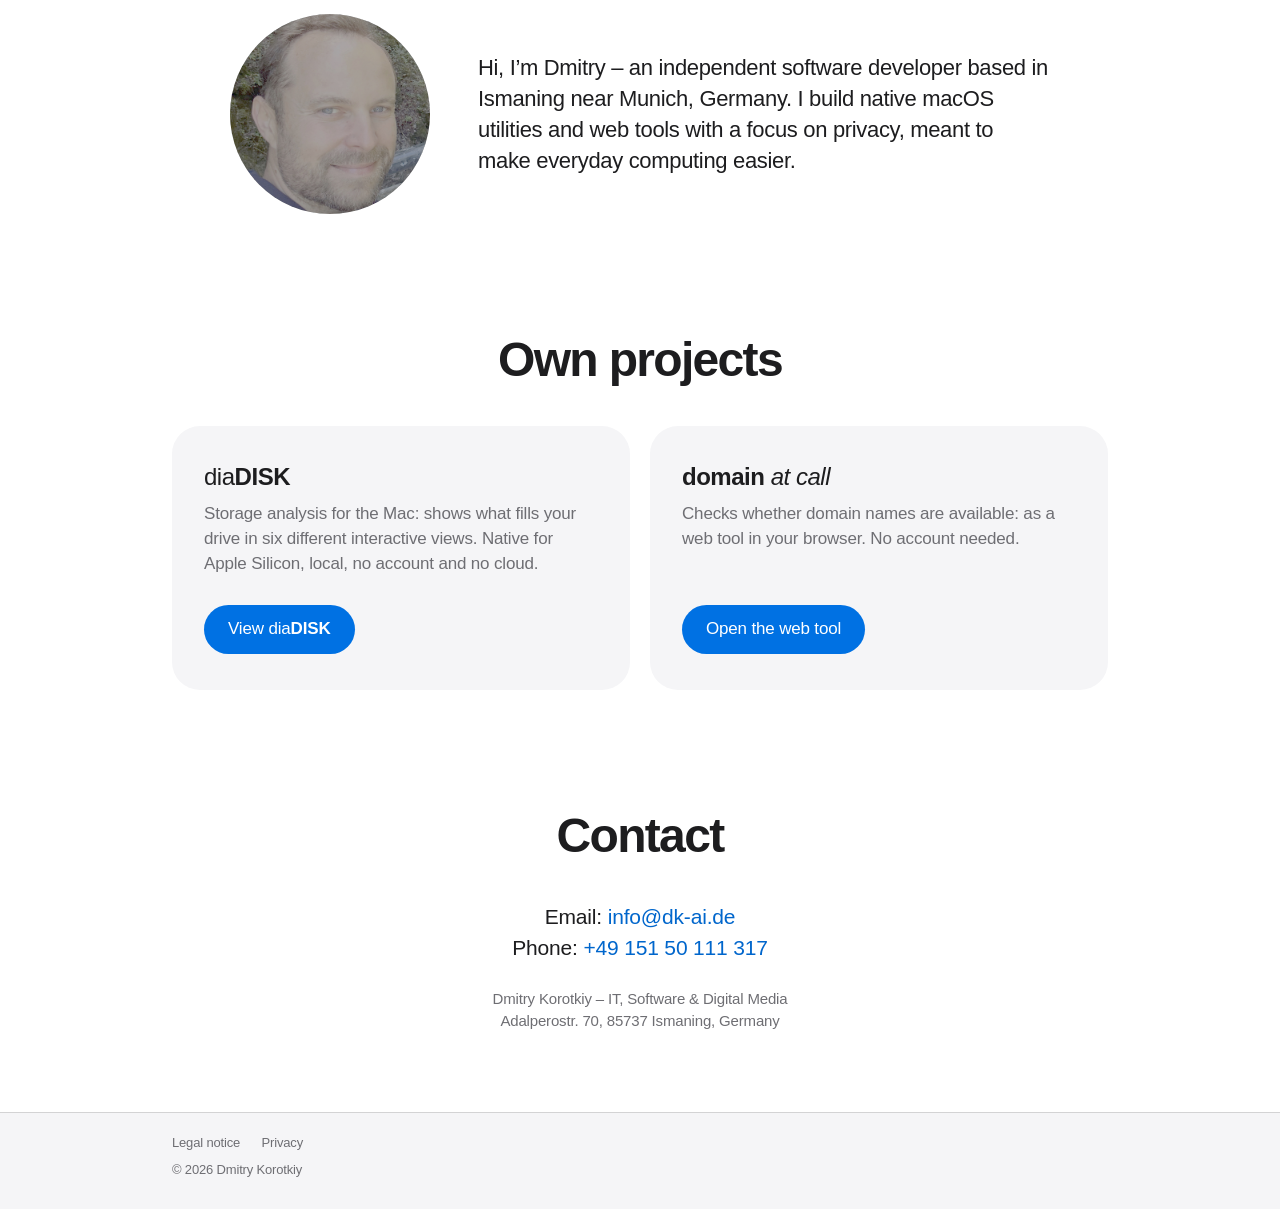
==== commit b11c1acb: "sdf" ====
--- a/index.html
+++ b/index.html
@@ -48,17 +48,17 @@
 <p>Jedes Projekt beginnt mit einem Gespräch über Ziel, Umfang und Aufwand. Schreib mir kurz, worum es geht.</p>
 
 <h2 id="ueber-de">Über mich</h2>
-<div class="about"><img class="photo" src="foto.jpg" alt="Porträt von Dmitry Korotkiy" width="160" height="160"><p>Hi, ich bin Dmitry – selbstständiger Softwareentwickler aus Ismaning bei München. Ich entwickle native, datenschutzfreundliche macOS-Tools und Web-Tools, die den Computeralltag aufgeräumter und effizienter machen.</p></div>
+<div class="about"><img class="photo" src="foto.jpg" alt="Porträt von Dmitry Korotkiy" width="160" height="160"><p>Hi, ich bin Dmitry – selbstständiger Softwareentwickler aus Ismaning bei München. Ich entwickle native macOS-Tools und Web-Tools mit Fokus auf Datenschutz, die den Computeralltag erleichtern.</p></div>
 <h2 id="projekte-de">Eigene Projekte</h2>
 <div class="grid projects">
 <div class="card">
 <h3><span class="dd">dia<b>DISK</b></span></h3>
-<p>Speicheranalyse für den Mac: zeigt in sechs interaktiven Ansichten, was die Festplatte füllt. Nativ für Apple Silicon, 100&nbsp;% lokal, ohne Konto und ohne Cloud.</p>
+<p>Speicheranalyse für den Mac: zeigt in sechs verschiedenen interaktiven Ansichten, was die Festplatte füllt. Nativ für Apple Silicon, lokal, ohne Konto und ohne Cloud.</p>
 <a class="btn" href="https://diadisk.de/" target="_blank" rel="noopener"><span class="dd">dia<b>DISK</b></span> ansehen<span class="sr"> (öffnet in neuem Tab)</span></a>
 </div>
 <div class="card">
 <h3><span class="dac"><b>domain</b> <i>at call</i></span></h3>
-<p>Prüft, ob Domainnamen frei sind: als Web-Tool im Browser. Ohne Konto, ohne Tracking.</p>
+<p>Prüft, ob Domainnamen frei sind: als Web-Tool im Browser. Kein Konto nötig.</p>
 <a class="btn" href="https://domainatcall.com/?lang=de" target="_blank" rel="noopener">Web-Tool öffnen<span class="sr"> (öffnet in neuem Tab)</span></a>
 </div>
 </div>
@@ -84,17 +84,17 @@
 <p>Every project starts with a conversation about goal, scope and effort. Send me a short note about what you need.</p>
 
 <h2 id="ueber-en">About me</h2>
-<div class="about"><img class="photo" src="foto.jpg" alt="Portrait of Dmitry Korotkiy" width="160" height="160"><p>Hi, I’m Dmitry – an independent software developer based in Ismaning near Munich, Germany. I build native, privacy-first macOS utilities and web tools designed to make everyday computing cleaner and more efficient.</p></div>
+<div class="about"><img class="photo" src="foto.jpg" alt="Portrait of Dmitry Korotkiy" width="160" height="160"><p>Hi, I’m Dmitry – an independent software developer based in Ismaning near Munich, Germany. I build native macOS utilities and web tools with a focus on privacy, meant to make everyday computing easier.</p></div>
 <h2 id="projekte-en">Own projects</h2>
 <div class="grid projects">
 <div class="card">
 <h3><span class="dd">dia<b>DISK</b></span></h3>
-<p>Storage analysis for the Mac: shows what fills your drive in six interactive views. Native for Apple Silicon, 100&nbsp;% local, no account and no cloud.</p>
+<p>Storage analysis for the Mac: shows what fills your drive in six different interactive views. Native for Apple Silicon, local, no account and no cloud.</p>
 <a class="btn" href="https://diadisk.de/" target="_blank" rel="noopener">View <span class="dd">dia<b>DISK</b></span><span class="sr"> (opens in a new tab)</span></a>
 </div>
 <div class="card">
 <h3><span class="dac"><b>domain</b> <i>at call</i></span></h3>
-<p>Checks whether domain names are available: as a web tool in your browser. No account, no tracking.</p>
+<p>Checks whether domain names are available: as a web tool in your browser. No account needed.</p>
 <a class="btn" href="https://domainatcall.com/?lang=en" target="_blank" rel="noopener">Open the web tool<span class="sr"> (opens in a new tab)</span></a>
 </div>
 </div>
@@ -120,17 +120,17 @@
 <p>Каждый проект начинается с разговора о цели, объёме и трудозатратах. Напишите мне коротко, что вам нужно.</p>
 
 <h2 id="ueber-ru">Обо мне</h2>
-<div class="about"><img class="photo" src="foto.jpg" alt="Портрет Dmitry Korotkiy" width="160" height="160"><p>Привет, я Дмитрий – независимый разработчик программного обеспечения из Исманинга близ Мюнхена (Германия). Я создаю нативные macOS-утилиты и веб-инструменты с упором на конфиденциальность, которые делают повседневную работу за компьютером чище и эффективнее.</p></div>
+<div class="about"><img class="photo" src="foto.jpg" alt="Портрет Dmitry Korotkiy" width="160" height="160"><p>Привет, я Дмитрий – независимый разработчик программного обеспечения из Исманинга близ Мюнхена (Германия). Я создаю нативные macOS-утилиты и веб-инструменты с вниманием к конфиденциальности, которые упрощают повседневную работу за компьютером.</p></div>
 <h2 id="projekte-ru">Собственные проекты</h2>
 <div class="grid projects">
 <div class="card">
 <h3><span class="dd">dia<b>DISK</b></span></h3>
-<p>Анализ дискового пространства для Mac: шесть интерактивных видов показывают, что занимает место на диске. Нативно для Apple Silicon, 100&nbsp;% локально, без учётной записи и без облака.</p>
+<p>Анализ дискового пространства для Mac: шесть разных интерактивных видов показывают, что занимает место на диске. Нативно для Apple Silicon, локально, без учётной записи и без облака.</p>
 <a class="btn" href="https://diadisk.de/" target="_blank" rel="noopener">Открыть <span class="dd">dia<b>DISK</b></span><span class="sr"> (откроется в новой вкладке)</span></a>
 </div>
 <div class="card">
 <h3><span class="dac"><b>domain</b> <i>at call</i></span></h3>
-<p>Проверяет, свободны ли доменные имена: как веб-инструмент в браузере. Без учётной записи и без отслеживания.</p>
+<p>Проверяет, свободны ли доменные имена: как веб-инструмент в браузере. Учётная запись не нужна.</p>
 <a class="btn" href="https://domainatcall.com/?lang=ru" target="_blank" rel="noopener">Открыть веб-инструмент<span class="sr"> (откроется в новой вкладке)</span></a>
 </div>
 </div>
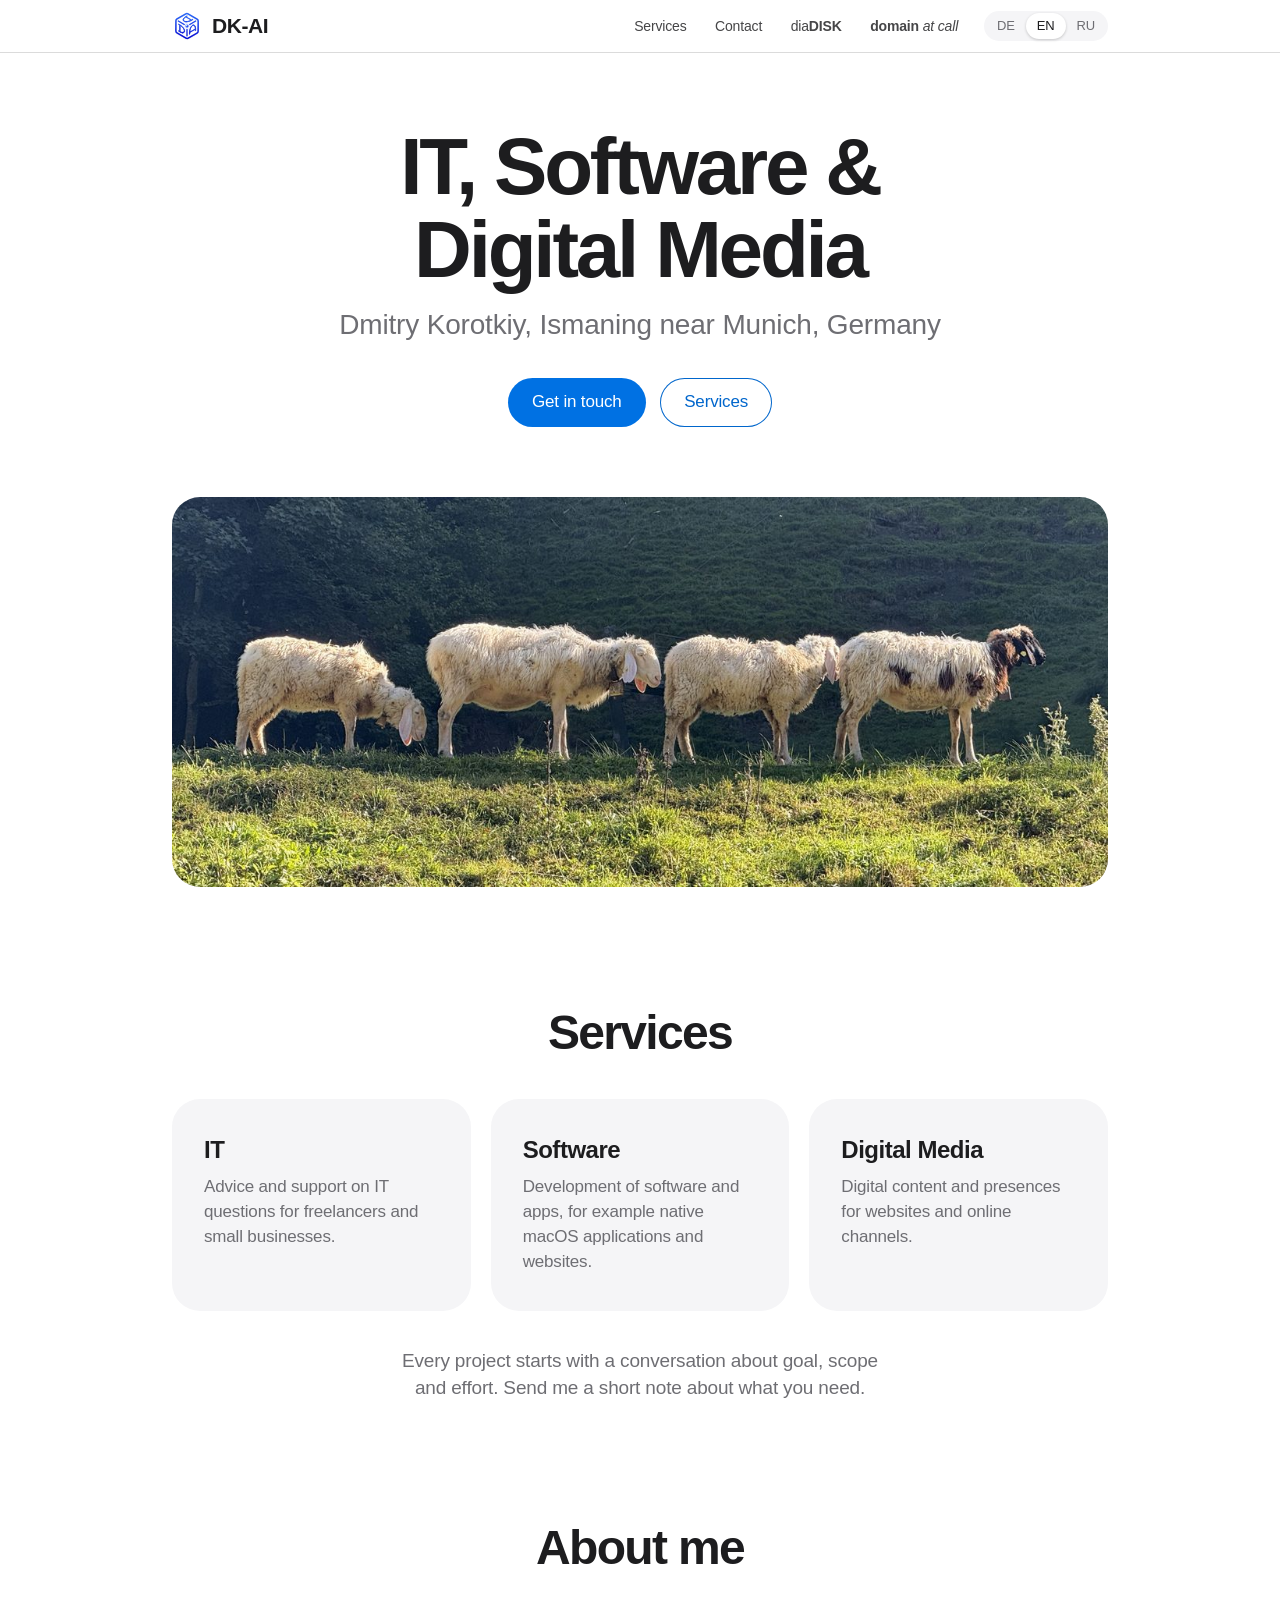
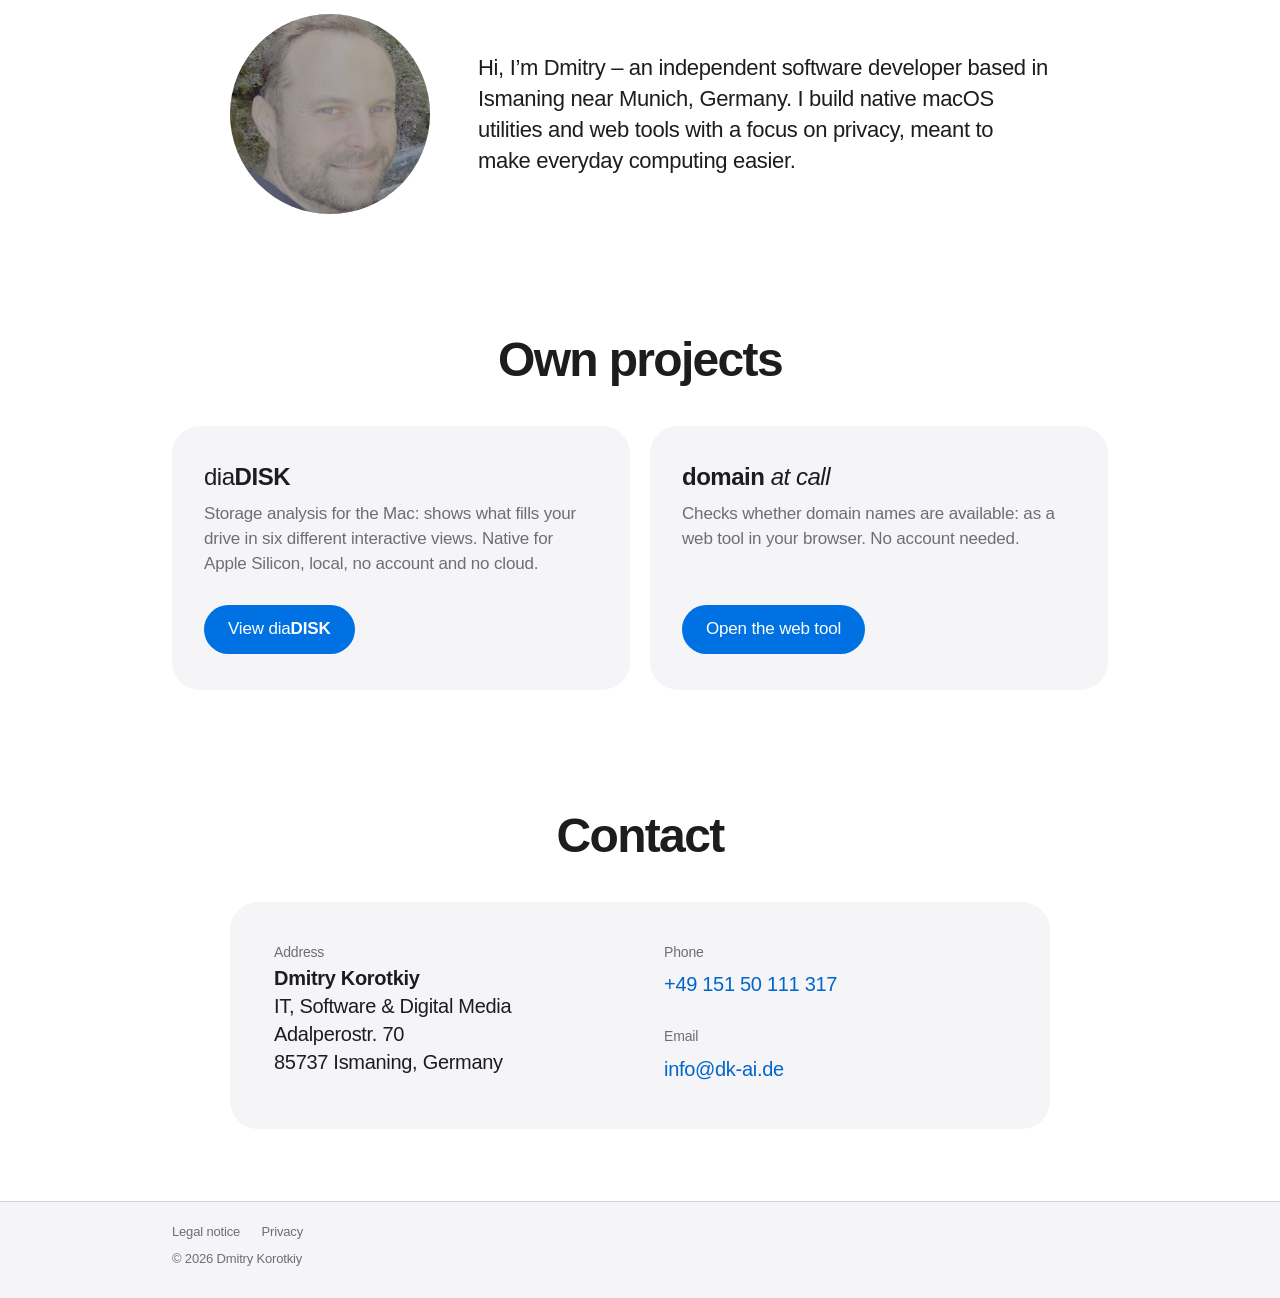
==== commit 2d552157: "dd" ====
--- a/index.html
+++ b/index.html
@@ -64,9 +64,11 @@
 </div>
 
 <h2 id="kontakt-de">Kontakt</h2>
-<p>E-Mail: <a href="mailto:info@dk-ai.de">info@dk-ai.de</a><br>
-Telefon: <a href="tel:+4915150111317">+49 151 50 111 317</a></p>
-<p>Dmitry Korotkiy – IT, Software &amp; Digital Media<br>Adalperostr. 70, 85737 Ismaning</p></div>
+<div class="card contact">
+<div><p class="lbl">Anschrift</p><p class="val"><strong>Dmitry Korotkiy</strong><br>IT, Software &amp; Digital Media<br>Adalperostr. 70<br>85737 Ismaning</p></div>
+<div><p class="lbl">Telefon</p><p class="val"><a href="tel:+4915150111317">+49 151 50 111 317</a></p>
+<p class="lbl">E-Mail</p><p class="val"><a href="mailto:info@dk-ai.de">info@dk-ai.de</a></p></div>
+</div></div>
 <div class="en" lang="en"><div class="hero">
 <h1>IT, Software &amp;<br class="mbr"> Digital Media</h1>
 <p class="lead">Dmitry Korotkiy, Ismaning near Munich, Germany</p>
@@ -100,9 +102,11 @@
 </div>
 
 <h2 id="kontakt-en">Contact</h2>
-<p>Email: <a href="mailto:info@dk-ai.de">info@dk-ai.de</a><br>
-Phone: <a href="tel:+4915150111317">+49 151 50 111 317</a></p>
-<p>Dmitry Korotkiy – IT, Software &amp; Digital Media<br>Adalperostr. 70, 85737 Ismaning, Germany</p></div>
+<div class="card contact">
+<div><p class="lbl">Address</p><p class="val"><strong>Dmitry Korotkiy</strong><br>IT, Software &amp; Digital Media<br>Adalperostr. 70<br>85737 Ismaning, Germany</p></div>
+<div><p class="lbl">Phone</p><p class="val"><a href="tel:+4915150111317">+49 151 50 111 317</a></p>
+<p class="lbl">Email</p><p class="val"><a href="mailto:info@dk-ai.de">info@dk-ai.de</a></p></div>
+</div></div>
 <div class="ru" lang="ru"><div class="hero">
 <h1>IT, Software &amp;<br class="mbr"> Digital Media</h1>
 <p class="lead">Dmitry Korotkiy, Исманинг близ Мюнхена, Германия</p>
@@ -136,9 +140,11 @@
 </div>
 
 <h2 id="kontakt-ru">Контакты</h2>
-<p>Эл. почта: <a href="mailto:info@dk-ai.de">info@dk-ai.de</a><br>
-Телефон: <a href="tel:+4915150111317">+49 151 50 111 317</a></p>
-<p>Dmitry Korotkiy – IT, Software &amp; Digital Media<br>Adalperostr. 70, 85737 Ismaning, Германия</p></div>
+<div class="card contact">
+<div><p class="lbl">Адрес</p><p class="val"><strong>Dmitry Korotkiy</strong><br>IT, Software &amp; Digital Media<br>Adalperostr. 70<br>85737 Ismaning, Германия</p></div>
+<div><p class="lbl">Телефон</p><p class="val"><a href="tel:+4915150111317">+49 151 50 111 317</a></p>
+<p class="lbl">Эл. почта</p><p class="val"><a href="mailto:info@dk-ai.de">info@dk-ai.de</a></p></div>
+</div></div>
 </div></main>
 <footer><div class="wrap">
 <div><a data-i="impressum.html" href="impressum.html"><span class="de" lang="de">Impressum</span><span class="en" lang="en">Legal notice</span><span class="ru" lang="ru">Выходные данные</span></a>
--- a/style.css
+++ b/style.css
@@ -2,13 +2,13 @@
 :root{color-scheme:light dark;--bg:#fff;--fg:#1d1d1f;--muted:#6e6e73;--line:rgba(0,0,0,.14);--accent:#0071e3;--link:#0066cc;--card:#f5f5f7;--btn-fg:#fff;--hdr:rgba(255,255,255,.8)}
 @media (prefers-color-scheme:dark){:root{--bg:#000;--fg:#f5f5f7;--muted:#a1a1a6;--line:rgba(255,255,255,.2);--accent:#0071e3;--link:#2997ff;--card:#1d1d1f;--btn-fg:#fff;--hdr:rgba(0,0,0,.72)}}
 *{box-sizing:border-box}
-html{-webkit-text-size-adjust:100%;scroll-padding-top:72px;scroll-behavior:smooth}
+html{overflow-y:scroll;-webkit-text-size-adjust:100%;scroll-padding-top:72px;scroll-behavior:smooth}
 body{margin:0;background:var(--bg);color:var(--fg);font:17px/1.47 -apple-system,BlinkMacSystemFont,"SF Pro Text","SF Pro Display","Segoe UI",Roboto,Helvetica,Arial,sans-serif;letter-spacing:-.01em;-webkit-font-smoothing:antialiased}
 a{color:var(--link);text-decoration:none}
 a:hover{text-decoration:underline}
 a:focus-visible,button:focus-visible{outline:2px solid var(--accent);outline-offset:3px;border-radius:6px}
-.wrap{max-width:720px;margin:0 auto;padding:0 22px}
-.home .wrap{max-width:980px}
+.wrap{max-width:980px;margin:0 auto;padding:0 22px}
+body:not(.home) main .wrap>div{max-width:720px}
 
 /* Kopfzeile: flach, Milchglas, bleibt oben */
 header{position:sticky;top:0;z-index:100;background:var(--hdr);-webkit-backdrop-filter:saturate(180%) blur(20px);backdrop-filter:saturate(180%) blur(20px);border-bottom:1px solid var(--line)}
@@ -81,10 +81,14 @@
 .about{display:flex;flex-direction:row;align-items:center;gap:48px;max-width:820px;margin:0 auto;text-align:left}
 .about p{margin:0;font-size:clamp(18px,2.2vw,22px);line-height:1.42;letter-spacing:-.015em}
 .photo{width:200px;height:200px;border-radius:50%;object-fit:cover;flex:none}
-.home h2[id^=kontakt]~p{text-align:center;font-size:21px;margin:8px 0}
-.home h2[id^=kontakt]~p+p{font-size:15px;color:var(--muted);margin-top:24px}
-.home h2[id^=kontakt]~p a{display:inline-block;padding:9px 0;margin:-9px 0}
 .home main{padding-bottom:72px}
+.contact{display:grid;grid-template-columns:1fr 1fr;gap:32px 48px;max-width:820px;margin:0 auto;padding:40px 44px;text-align:left}
+.contact p{margin:0}
+.contact .lbl{font-size:14px;color:var(--muted)}
+.contact .val{font-size:20px;line-height:1.4;letter-spacing:-.015em}
+.contact .lbl+.val{margin-top:2px}
+.contact .val+.lbl{margin-top:22px}
+.contact .val a{display:inline-block;padding:6px 0}
 
 /* Fußzeile */
 footer{background:var(--card);border-top:1px solid var(--line);padding:20px 0 30px;font-size:13px;color:var(--muted)}
@@ -127,6 +131,8 @@
 .banner{margin-top:40px;border-radius:20px}
 .home h2{margin:88px 0 28px}
 .card,.home .grid .card,.projects .card{border-radius:22px;padding:28px 24px}
+.contact{grid-template-columns:1fr;gap:24px;padding:28px 24px}
+.contact .val{font-size:18px}
 .about{gap:18px}
 .photo{width:96px;height:96px}
 .about p{font-size:16px;line-height:1.4}
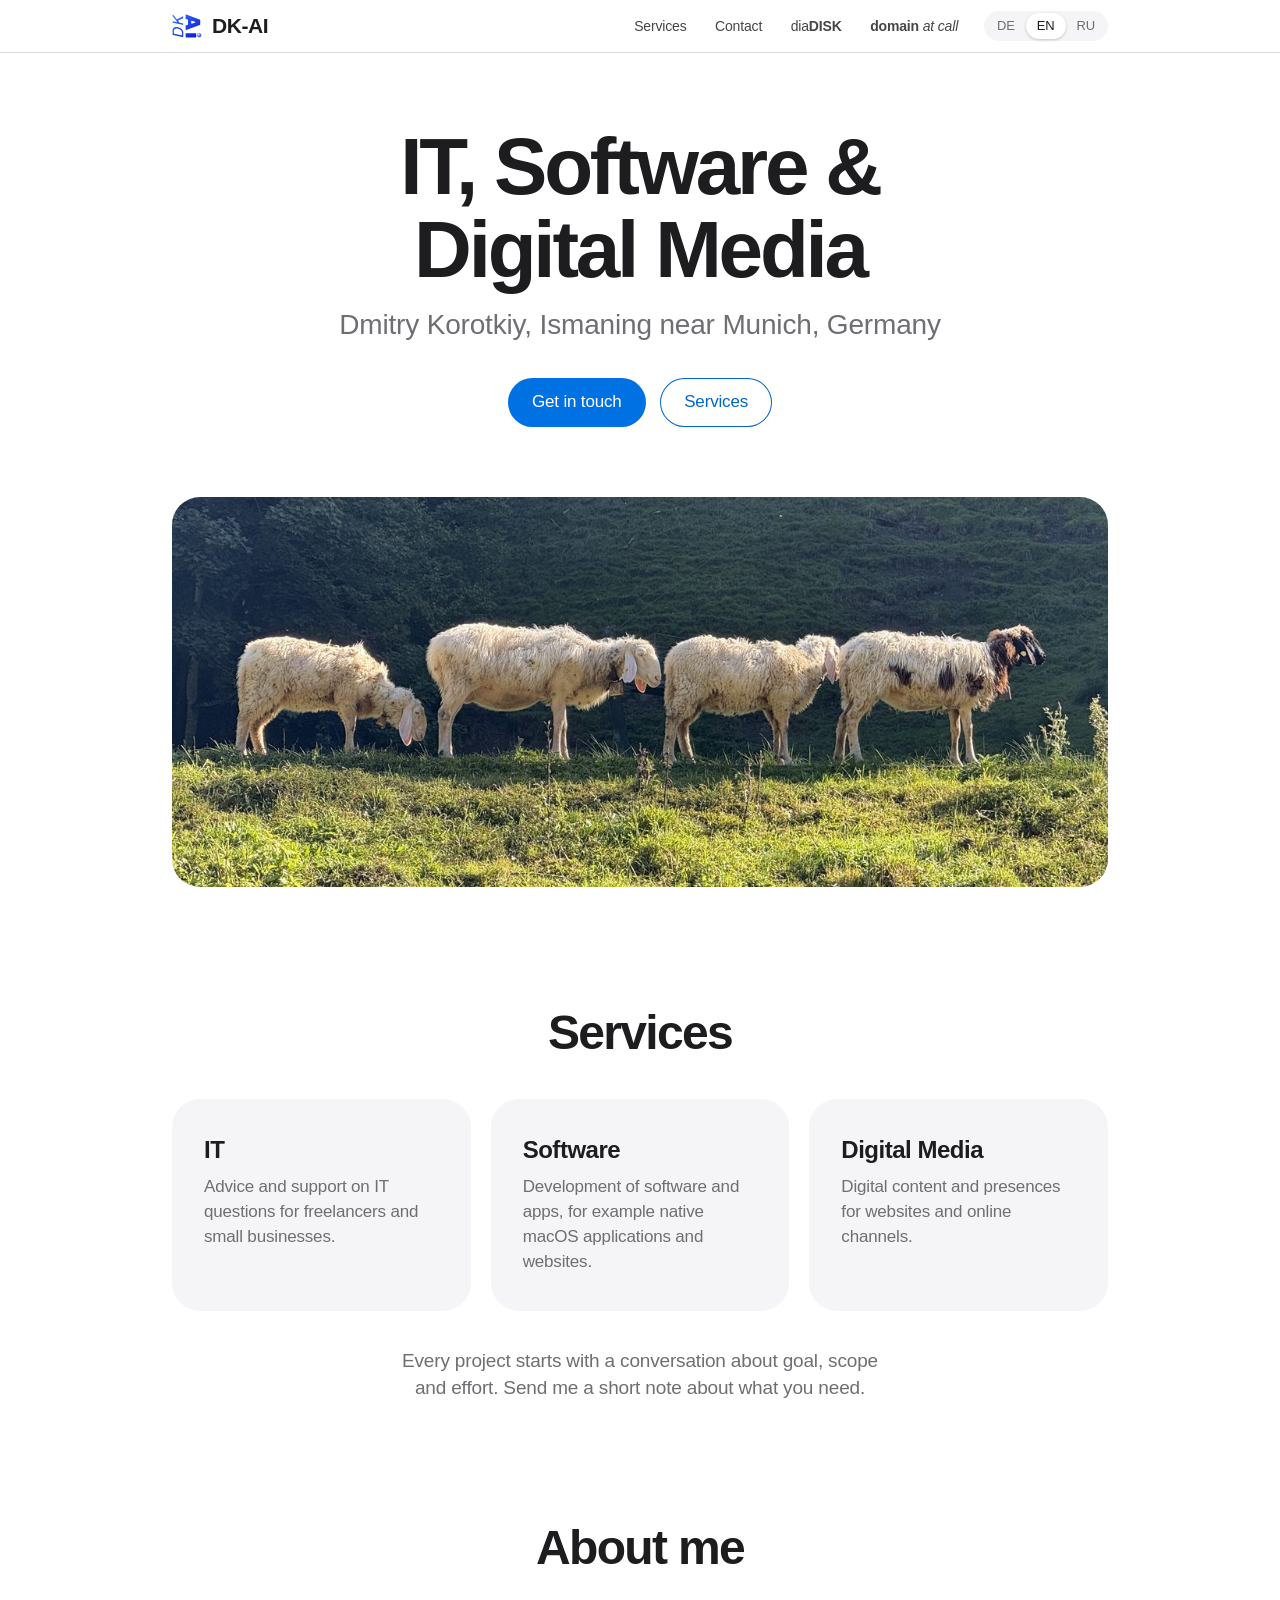
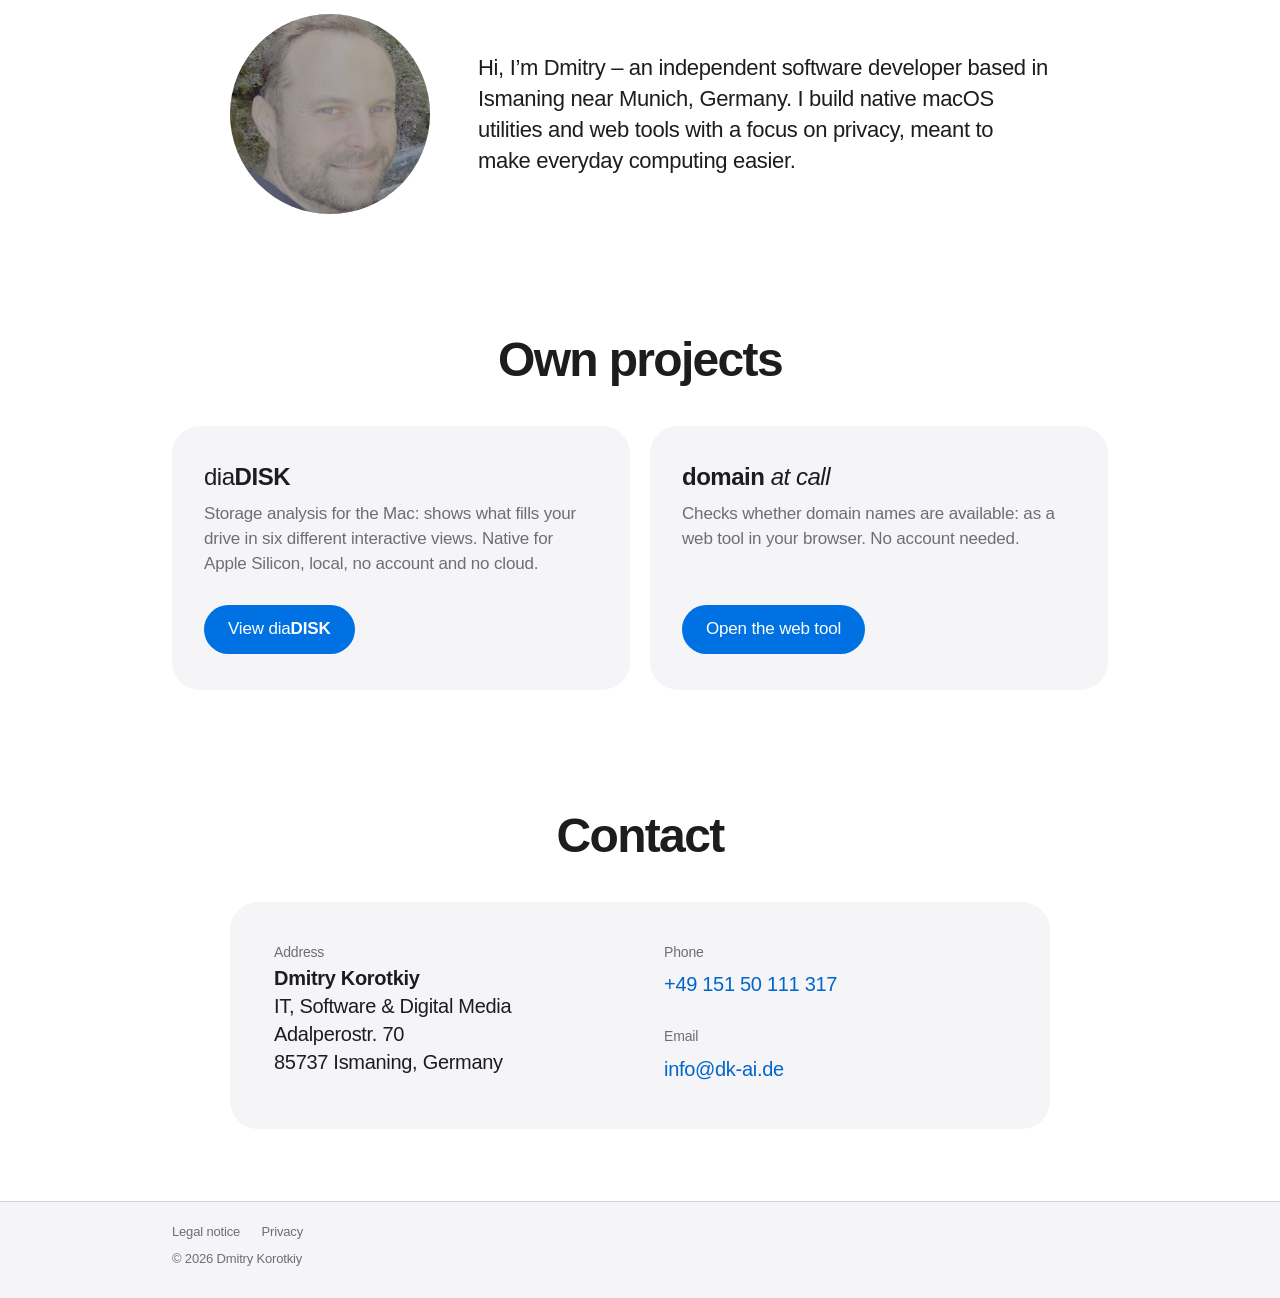
==== commit 41899b32: "s" ====
--- a/index.html
+++ b/index.html
@@ -4,14 +4,31 @@
 <meta charset="utf-8">
 <meta name="viewport" content="width=device-width,initial-scale=1">
 <meta http-equiv="Content-Security-Policy" content="default-src 'none'; img-src 'self'; style-src 'self' 'unsafe-inline'; script-src 'self'; manifest-src 'self'; base-uri 'none'; form-action 'none'">
+<meta name="referrer" content="strict-origin-when-cross-origin">
+<script src="lang.js"></script>
 <title>Dmitry Korotkiy – IT, Software & Digital Media</title>
 <meta name="description" content="IT, Software und Digital Media – Dmitry Korotkiy, Ismaning bei München.">
-<link rel="icon" href="/favicon.ico" sizes="48x48">
-<link rel="icon" type="image/png" sizes="32x32" href="favicon-32x32.png?v=4">
-<link rel="icon" type="image/png" sizes="16x16" href="favicon-16x16.png?v=4">
-<link rel="icon" href="favicon-adaptiv.svg?v=4" type="image/svg+xml" sizes="any">
-<link rel="apple-touch-icon" href="apple-touch-icon.png?v=4">
-<link rel="manifest" href="site.webmanifest?v=4">
+<link rel="canonical" href="https://dk-ai.de/">
+<meta property="og:type" content="website">
+<meta property="og:site_name" content="DK-AI">
+<meta property="og:title" content="Dmitry Korotkiy – IT, Software &amp; Digital Media">
+<meta property="og:description" content="IT, Software und Digital Media – Dmitry Korotkiy, Ismaning bei München.">
+<meta property="og:url" content="https://dk-ai.de/">
+<meta property="og:locale" content="de_DE">
+<meta property="og:locale:alternate" content="en_US">
+<meta property="og:locale:alternate" content="ru_RU">
+<meta property="og:image" content="https://dk-ai.de/og-image.jpg">
+<meta property="og:image:type" content="image/jpeg">
+<meta property="og:image:width" content="1200">
+<meta property="og:image:height" content="630">
+<meta property="og:image:alt" content="Vier Schafe auf einer sonnigen Almwiese">
+<meta name="twitter:card" content="summary_large_image">
+<link rel="icon" href="/favicon.ico?v=5" sizes="48x48">
+<link rel="icon" type="image/png" sizes="32x32" href="favicon-32x32.png?v=5">
+<link rel="icon" type="image/png" sizes="16x16" href="favicon-16x16.png?v=5">
+<link rel="icon" href="favicon-adaptiv.svg?v=5" type="image/svg+xml" sizes="any">
+<link rel="apple-touch-icon" href="apple-touch-icon.png?v=5">
+<link rel="manifest" href="site.webmanifest?v=5">
 <meta name="color-scheme" content="light dark">
 <meta name="theme-color" content="#1637E8">
 <link rel="stylesheet" href="style.css">
@@ -20,7 +37,7 @@
 <body class="home" data-title-de="Dmitry Korotkiy – IT, Software & Digital Media" data-title-en="Dmitry Korotkiy – IT, Software & Digital Media" data-title-ru="Dmitry Korotkiy – IT, Software & Digital Media">
 <a class="skip" href="#main"><span class="de" lang="de">Zum Inhalt springen</span><span class="en" lang="en">Skip to content</span><span class="ru" lang="ru">Перейти к содержимому</span></a>
 <header><div class="wrap">
-<a class="brand" data-i="index.html" href="index.html"><picture><source media="(prefers-color-scheme: dark)" srcset="logo-dark.svg?v=4"><img src="logo-light.svg?v=4" alt="" width="34" height="34"></picture>DK-AI</a>
+<a class="brand" data-i="index.html" href="index.html"><picture><source media="(prefers-color-scheme: dark)" srcset="logo-dark.svg?v=5"><img src="logo-light.svg?v=5" alt="" width="34" height="34"></picture>DK-AI</a>
 <button class="burger" type="button" aria-expanded="false" aria-controls="menu"><span class="sr de" lang="de">Menü</span><span class="sr en" lang="en">Menu</span><span class="sr ru" lang="ru">Меню</span><i></i><i></i><i></i></button>
 <div class="menu" id="menu">
 <nav><a data-i="index.html#leistungen" href="index.html#leistungen"><span class="de" lang="de">Leistungen</span><span class="en" lang="en">Services</span><span class="ru" lang="ru">Услуги</span></a>
--- a/style.css
+++ b/style.css
@@ -50,12 +50,6 @@
 .btn.alt{background:transparent;color:var(--link);box-shadow:inset 0 0 0 1px var(--link)}
 .btn.alt:hover{background:color-mix(in srgb,var(--link) 12%,transparent)}
 
-/* Tabellen, Code (Rechtstexte) */
-table{border-collapse:collapse;width:100%;font-size:15px;margin:14px 0}
-th,td{border:1px solid var(--line);padding:9px 12px;text-align:left;vertical-align:top}
-th{background:var(--card)}
-code,kbd{font:14px ui-monospace,SFMono-Regular,Menlo,monospace;background:var(--card);padding:2px 6px;border-radius:6px}
-
 /* Karten */
 .card{background:var(--card);border-radius:28px;padding:32px;margin:18px 0}
 .grid{display:grid;grid-template-columns:repeat(auto-fit,minmax(240px,1fr));gap:20px;margin:24px 0}
@@ -100,7 +94,6 @@
 :root[data-lang=de] .en,:root[data-lang=de] .ru{display:none}
 :root[data-lang=en] .de,:root[data-lang=en] .ru{display:none}
 :root[data-lang=ru] .de,:root[data-lang=ru] .en{display:none}
-.en-only-hint{display:none}
 .sr{position:absolute;width:1px;height:1px;overflow:hidden;clip:rect(0 0 0 0);white-space:nowrap}
 .mbr{display:none}
 
@@ -162,3 +155,9 @@
 
 .dac b{font-weight:700;font-style:normal}.dac i{font-weight:400;font-style:italic}
 .dd{font-weight:400}.dd b{font-weight:700}
+
+/* Datenschutzerklärung: automatische Abschnittsnummern, Hinweisbox */
+body.privacy main{counter-reset:abschnitt}
+body.privacy main h2{counter-increment:abschnitt}
+body.privacy main h2::before{content:counter(abschnitt) ". "}
+.box{background:var(--card);border-left:4px solid var(--accent);padding:.8rem 1rem;border-radius:4px}
